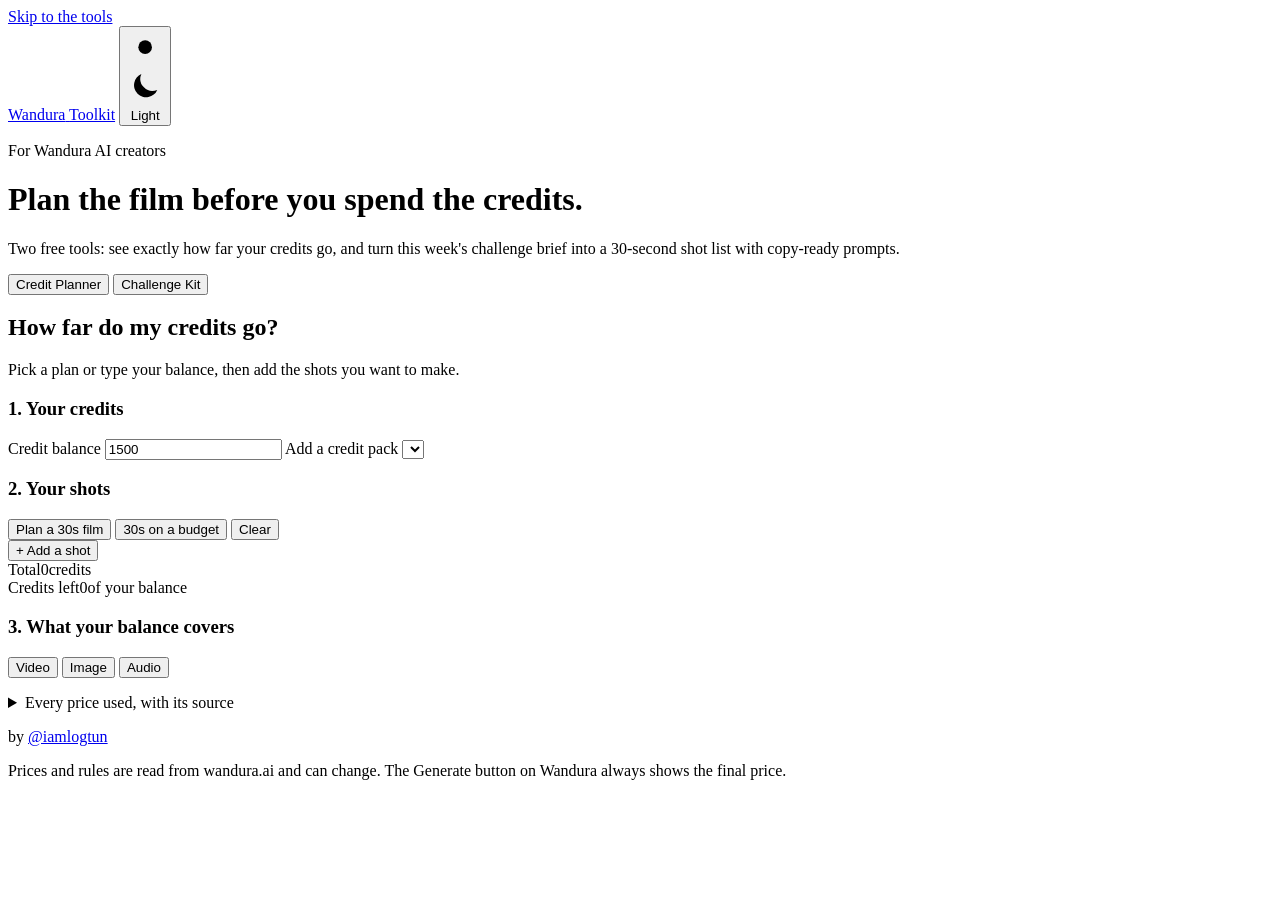
==== site/index.html @ d63ac36a "Add site/index.html" ====
<!doctype html>
<html lang="en" data-theme="dark">
<head>
<meta charset="utf-8">
<meta name="viewport" content="width=device-width, initial-scale=1, viewport-fit=cover">
<title>Wandura Toolkit: Credit Planner and Weekly Challenge Kit</title>
<meta name="description" content="Free tools for Wandura AI creators: see how far your credits go, and turn the weekly challenge brief into a 30-second 9:16 shot list with prompts.">
<meta name="theme-color" content="#0a0a0a">
<meta property="og:title" content="Wandura Toolkit">
<meta property="og:description" content="How far do my credits go? Plus a shot list and prompt kit for the Wandura Weekly Challenge. By @iamlogtun.">
<link rel="stylesheet" href="styles.css">
</head>
<body>
<a class="skip" href="#main">Skip to the tools</a>
<header class="top">
  <div class="wrap top-row">
    <a class="wordmark" href="#" aria-label="Wandura Toolkit home"><span class="wm-a">Wandura</span> <span class="wm-b">Toolkit</span></a>
    <button id="themeBtn" class="theme-btn" type="button" aria-label="Switch to light mode" aria-pressed="false">
      <svg class="i-sun" viewBox="0 0 24 24" aria-hidden="true"><circle cx="12" cy="12" r="4.5"/><path d="M12 2v2.5M12 19.5V22M2 12h2.5M19.5 12H22M4.9 4.9l1.8 1.8M17.3 17.3l1.8 1.8M4.9 19.1l1.8-1.8M17.3 6.7l1.8-1.8"/></svg>
      <svg class="i-moon" viewBox="0 0 24 24" aria-hidden="true"><path d="M20 14.5A8 8 0 0 1 9.5 4a8 8 0 1 0 10.5 10.5z"/></svg>
      <span class="theme-label">Light</span>
    </button>
  </div>
  <div class="wrap hero">
    <p class="eyebrow">For Wandura AI creators</p>
    <h1>Plan the film before you <span class="grad">spend the credits.</span></h1>
    <p class="lede">Two free tools: see exactly how far your credits go, and turn this week's challenge brief into a 30-second shot list with copy-ready prompts.</p>
  </div>
  <nav class="wrap tabs" role="tablist" aria-label="Tools">
    <button role="tab" id="tab-planner" aria-controls="panel-planner" aria-selected="true" class="tab" type="button">Credit Planner</button>
    <button role="tab" id="tab-kit" aria-controls="panel-kit" aria-selected="false" class="tab" type="button" tabindex="-1">Challenge Kit</button>
  </nav>
</header>

<main id="main" class="wrap">
<!-- TOOL 1 -->
<section id="panel-planner" role="tabpanel" aria-labelledby="tab-planner" class="panel">
  <div class="panel-head">
    <h2>How far do my credits go?</h2>
    <p class="muted">Pick a plan or type your balance, then add the shots you want to make.</p>
  </div>

  <div class="cols"><div class="col-l">
  <div class="card">
    <h3 class="card-title">1. Your credits</h3>
    <div class="seg" id="planSeg" role="radiogroup" aria-label="Plan"></div>
    <div class="row2">
      <label class="field">
        <span>Credit balance</span>
        <input id="balance" type="number" inputmode="numeric" min="0" step="1" value="1500">
      </label>
      <label class="field">
        <span>Add a credit pack</span>
        <select id="pack"></select>
      </label>
    </div>
    <p class="hint" id="planHint"></p>
  </div>

  <div class="card">
    <div class="card-title-row">
      <h3 class="card-title">2. Your shots</h3>
      <div class="presets">
        <button class="chip" type="button" data-preset="film">Plan a 30s film</button>
        <button class="chip" type="button" data-preset="budget">30s on a budget</button>
        <button class="chip ghost" type="button" data-preset="clear">Clear</button>
      </div>
    </div>
    <div id="shots" class="shots"></div>
    <button id="addShot" class="btn btn-ghost" type="button">+ Add a shot</button>
  </div>
  </div><div class="col-r">
  <div class="card result" aria-live="polite">
    <div class="stats">
      <div class="stat"><span class="stat-k">Total</span><span class="stat-v" id="sTotal">0</span><span class="stat-s" id="sTotalUsd">credits</span></div>
      <div class="stat"><span class="stat-k">Credits left</span><span class="stat-v" id="sLeft">0</span><span class="stat-s" id="sLeftNote">of your balance</span></div>
    </div>
    <div class="meter" aria-hidden="true"><span id="meterBar"></span></div>
    <p class="warn" id="unpubNote" hidden></p>
  </div>

  <div class="card">
    <div class="card-title-row">
      <h3 class="card-title">3. What your balance covers</h3>
      <div class="seg small" id="kindSeg" role="radiogroup" aria-label="Type">
        <button type="button" role="radio" aria-checked="true" data-kind="video">Video</button>
        <button type="button" role="radio" aria-checked="false" data-kind="image">Image</button>
        <button type="button" role="radio" aria-checked="false" data-kind="audio">Audio</button>
      </div>
    </div>
    <p class="hint" id="coverHint"></p>
    <div id="cover" class="cover"></div>
  </div>
  </div></div>

  <details class="card prices">
    <summary><span>Every price used, with its source</span></summary>
    <div id="priceTable"></div>
  </details>
  <p class="stamp" id="stamp1"></p>
</section>

<!-- TOOL 2 -->
<section id="panel-kit" role="tabpanel" aria-labelledby="tab-kit" class="panel" hidden>
  <div class="panel-head">
    <h2>Weekly Challenge Kit</h2>
    <p class="muted">This week's brief is loaded. Paste any week's brief to rebuild the kit.</p>
  </div>

  <div class="card brief">
    <div class="brief-top">
      <span class="pill" id="bWeek"></span><span class="pill pill-alt" id="bGenre"></span>
    </div>
    <p class="brief-title" id="bTitle"></p>
    <p class="brief-tag" id="bTag"></p>
    <dl class="facts" id="bFacts"></dl>
    <p class="warn" id="bStatus"></p>
    <p class="hint">From <a id="bSrc" href="#" rel="noopener" target="_blank">wandura.ai/contests/film-weekly-challenges</a>, read <span id="bRead"></span>.</p>
  </div>

  <div class="card">
    <h3 class="card-title">The brief</h3>
    <label class="field">
      <span>Paste any week's brief here</span>
      <textarea id="briefText" rows="6"></textarea>
    </label>
    <button id="readBrief" class="btn" type="button">Read this brief</button>
    <div class="row2 mt">
      <label class="field"><span>Title</span><input id="fTitle" type="text"></label>
      <label class="field"><span>Genre template</span><select id="fGenre"></select></label>
      <label class="field"><span>Lead character (name)</span><input id="fLead" type="text"></label>
      <label class="field"><span>Setting</span><input id="fSetting" type="text"></label>
      <label class="field full"><span>Their look (kept the same in every shot)</span><input id="fLook" type="text"></label>
      <label class="field full"><span>The hook (what happens)</span><input id="fHook" type="text"></label>
      <label class="field"><span>Runtime target (s)</span><input id="fRuntime" type="number" min="10" max="60" inputmode="numeric"></label>
      <label class="field"><span>Model</span><input id="fModel" type="text"></label>
    </div>
    <button id="buildKit" class="btn btn-primary" type="button">Build my kit</button>
  </div>

  <div class="copy-row">
    <button id="copyAll" class="btn btn-primary wide" type="button">Copy all</button>
  </div>
  <div id="kitOut" class="kit-out" aria-live="polite"></div>
  <div class="copy-row">
    <button id="copyAll2" class="btn btn-primary wide" type="button">Copy all</button>
  </div>
  <p class="stamp" id="stamp2"></p>
</section>
</main>

<footer class="foot">
  <div class="wrap">
    <p>by <a href="https://x.com/iamlogtun" rel="noopener" target="_blank">@iamlogtun</a></p>
    <p class="muted small">Prices and rules are read from wandura.ai and can change. The Generate button on Wandura always shows the final price.</p>
  </div>
</footer>
<div id="toast" class="toast" role="status" aria-live="polite"></div>
<script src="data/prices.js"></script>
<script src="script.js"></script>
</body>
</html>
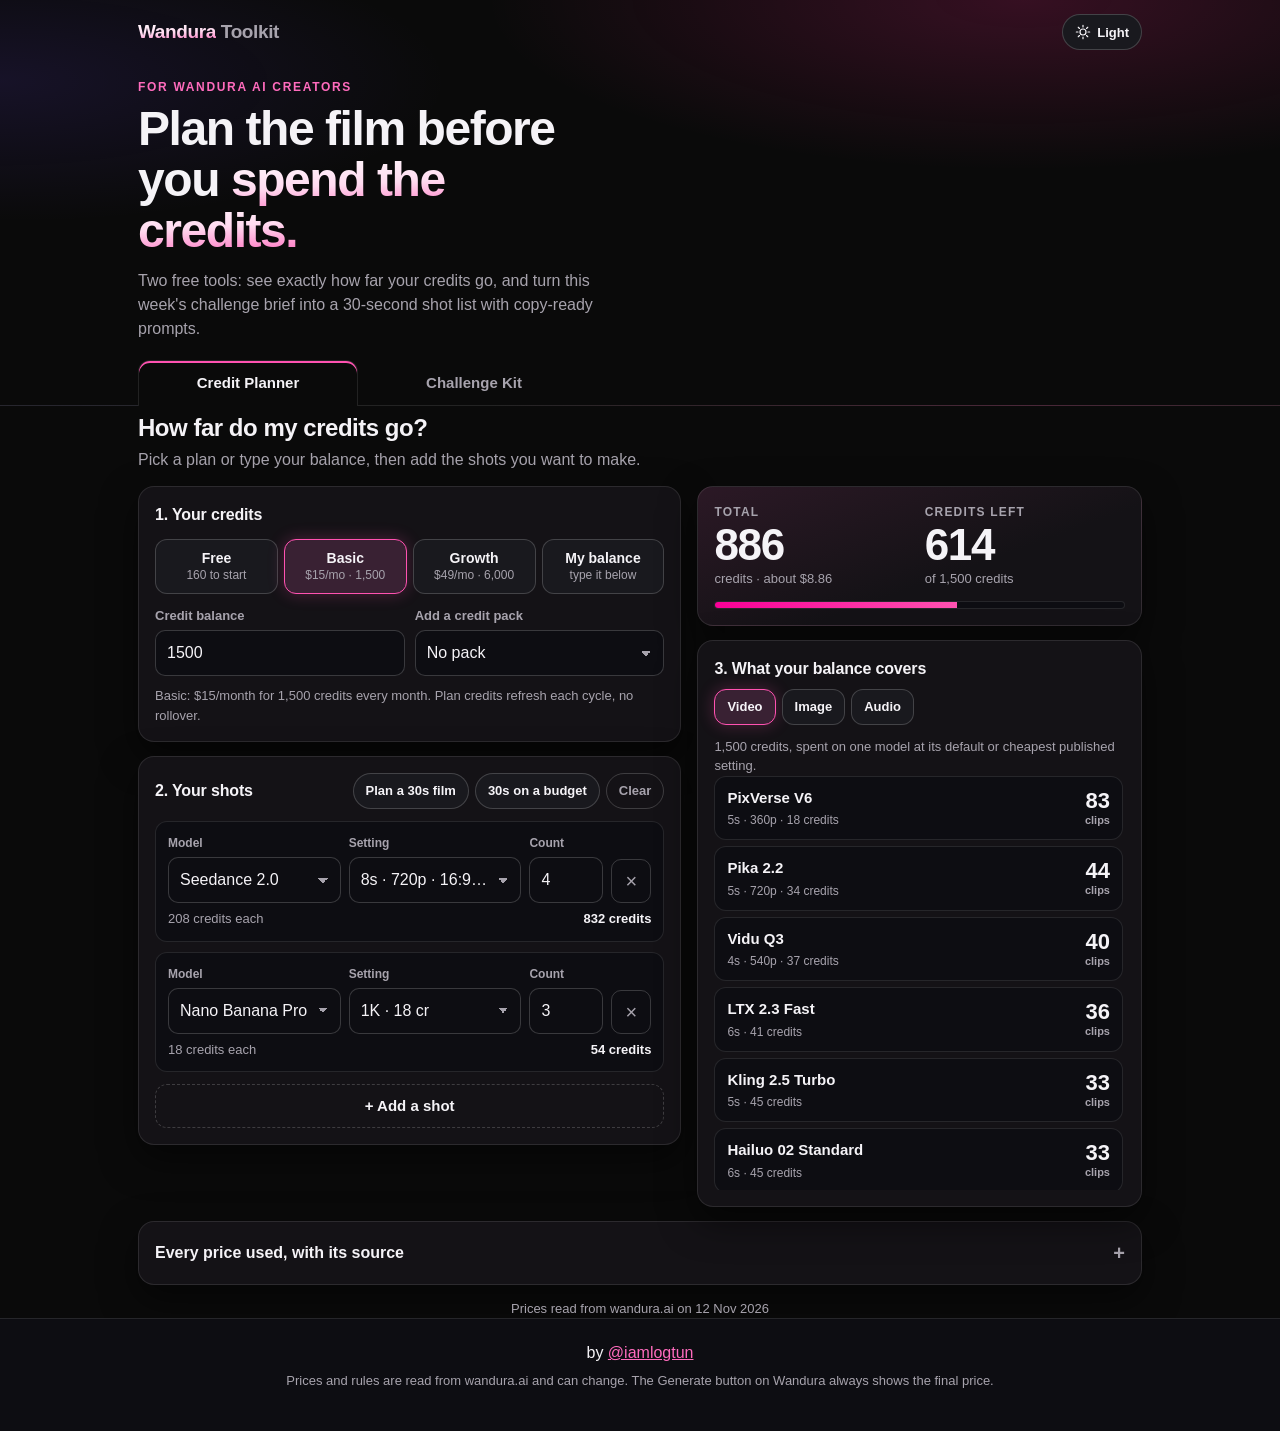
==== commit cd266812: "Load challenge-note.js" ====
--- a/site/index.html
+++ b/site/index.html
@@ -157,6 +157,7 @@
 </footer>
 <div id="toast" class="toast" role="status" aria-live="polite"></div>
 <script src="data/prices.js"></script>
+<script src="challenge-note.js"></script>
 <script src="script.js"></script>
 </body>
 </html>
--- a/site/styles.css
+++ b/site/styles.css
@@ -0,0 +1,167 @@
+:root{
+  --bg:#0a0a0a; --bg2:#0d0d12; --surface:#141216; --surface2:#19191e; --line:#ffffff1a; --line2:#ffffff2e;
+  --text:#f5f3f7; --muted:#a7a3ad; --brand:#ff52b1; --brand2:#f80097; --brand-ink:#ff6bbd; --blue:#6badff;
+  --ok:#7fdca4; --bad:#ff5a5f; --warnbg:#ffa10014; --warn:#ffc35a;
+  --grad:linear-gradient(177deg,#fff,#ffdbf0 52%,#ff6bbd 97%);
+  --glow:radial-gradient(60% 60% at 80% 0%,#ff298f2e,transparent 70%),radial-gradient(50% 50% at 0% 20%,#734dff1f,transparent 70%);
+  --radius:16px; --shadow:0 14px 36px #00000080;
+  color-scheme:dark;
+}
+[data-theme="light"]{
+  --bg:#f6f4f7; --bg2:#efecf1; --surface:#ffffff; --surface2:#f4f1f5; --line:#1412161a; --line2:#14121630;
+  --text:#141216; --muted:#5d5863; --brand:#c4006f; --brand2:#c4006f; --brand-ink:#b10065; --blue:#215ceb;
+  --ok:#0f7a43; --bad:#c62828; --warnbg:#ffa1001f; --warn:#7a4b00;
+  --grad:linear-gradient(177deg,#141216,#6b1048 60%,#c4006f 97%);
+  --glow:radial-gradient(60% 60% at 80% 0%,#ff298f1f,transparent 70%),radial-gradient(50% 50% at 0% 20%,#734dff14,transparent 70%);
+  --shadow:0 10px 30px #1412161a;
+  color-scheme:light;
+}
+*{box-sizing:border-box}
+html{-webkit-text-size-adjust:100%}
+body{margin:0;background:var(--bg);color:var(--text);font:16px/1.5 -apple-system,BlinkMacSystemFont,"SF Pro Text","Inter","Segoe UI",Roboto,Helvetica,Arial,sans-serif;overflow-x:hidden}
+a{color:var(--brand-ink)}
+a:hover{text-decoration-thickness:2px}
+:focus-visible{outline:2px solid var(--blue);outline-offset:2px;border-radius:8px}
+.wrap{width:100%;max-width:1040px;margin:0 auto;padding:0 18px}
+.skip{position:absolute;left:-999px;top:8px;background:var(--surface);color:var(--text);padding:8px 12px;border-radius:8px;z-index:20}
+.skip:focus{left:8px}
+.muted{color:var(--muted)} .small{font-size:13px}
+.top{background:var(--glow),var(--bg);border-bottom:1px solid var(--line);position:relative}
+.top-row{display:flex;align-items:center;justify-content:space-between;padding-top:14px;padding-bottom:6px}
+.wordmark{font-weight:800;letter-spacing:-.02em;font-size:19px;text-decoration:none;color:var(--text)}
+.wm-a{background:var(--grad);-webkit-background-clip:text;background-clip:text;color:transparent}
+.wm-b{color:var(--muted);font-weight:600}
+.theme-btn{display:inline-flex;align-items:center;gap:6px;border:1px solid var(--line2);background:var(--surface2);color:var(--text);border-radius:999px;padding:7px 12px;font-family:inherit;font-weight:600;font-size:13px;line-height:1;cursor:pointer;min-height:36px}
+.theme-btn svg{width:16px;height:16px;fill:none;stroke:currentColor;stroke-width:1.8;stroke-linecap:round}
+.theme-btn .i-moon{display:none}
+[data-theme="light"] .theme-btn .i-sun{display:none} [data-theme="light"] .theme-btn .i-moon{display:block}
+.hero{padding-top:22px;padding-bottom:18px}
+.eyebrow{margin:0 0 8px;font-size:12px;letter-spacing:.14em;text-transform:uppercase;color:var(--brand-ink);font-weight:700}
+h1{margin:0;font-size:clamp(28px,7.4vw,48px);line-height:1.06;letter-spacing:-.03em;font-weight:800;max-width:16ch}
+.grad{background:var(--grad);-webkit-background-clip:text;background-clip:text;color:transparent}
+.lede{color:var(--muted);margin:12px 0 0;max-width:56ch;font-size:16px}
+.tabs{display:flex;gap:6px;padding-bottom:0;position:relative;top:1px}
+.tab{flex:1 1 0;max-width:220px;background:transparent;color:var(--muted);border:1px solid transparent;border-bottom:none;border-radius:12px 12px 0 0;padding:12px 10px;font-family:inherit;font-weight:700;font-size:15px;line-height:1.2;cursor:pointer;min-height:46px}
+.tab[aria-selected="true"]{background:var(--bg);color:var(--text);border-color:var(--line);box-shadow:inset 0 2px 0 var(--brand)}
+main{padding-top:18px;padding-bottom:40px}
+.panel-head h2{margin:4px 0 2px;font-size:24px;letter-spacing:-.02em}
+.panel-head p{margin:0 0 14px}
+.card{background:var(--surface);border:1px solid var(--line);border-radius:var(--radius);padding:16px;margin:0 0 14px;box-shadow:var(--shadow)}
+.card-title{margin:0 0 12px;font-size:16px;letter-spacing:-.01em}
+.card-title-row{display:flex;flex-wrap:wrap;align-items:center;justify-content:space-between;gap:8px;margin-bottom:12px}
+.card-title-row .card-title{margin:0}
+.seg{display:flex;gap:6px;flex-wrap:wrap;margin-bottom:12px}
+.seg button{flex:1 1 auto;min-width:0;border:1px solid var(--line2);background:var(--surface2);color:var(--text);border-radius:12px;padding:10px 10px;font-family:inherit;font-weight:600;font-size:14px;line-height:1.2;cursor:pointer;text-align:center;min-height:44px}
+.seg button small{display:block;color:var(--muted);font-weight:500;font-size:12px;margin-top:2px}
+.seg button[aria-checked="true"]{border-color:var(--brand);background:color-mix(in srgb,var(--brand) 14%,var(--surface2));box-shadow:0 0 16px color-mix(in srgb,var(--brand) 25%,transparent)}
+#planSeg{display:grid;grid-template-columns:1fr 1fr}
+@media (min-width:521px){#planSeg{grid-template-columns:repeat(4,1fr)}}
+.seg.small{margin:0}
+.seg.small button{padding:7px 12px;min-height:36px;font-size:13px;flex:0 0 auto}
+.row2{display:grid;grid-template-columns:1fr 1fr;gap:10px}
+.row2 .full{grid-column:1/-1}
+.mt{margin-top:14px}
+.field{display:flex;flex-direction:column;gap:5px;min-width:0}
+.field>span{font-size:13px;color:var(--muted);font-weight:600}
+input,select,textarea{width:100%;min-width:0;font:inherit;font-size:16px;color:var(--text);background:var(--bg2);border:1px solid var(--line2);border-radius:10px;padding:10px 11px;min-height:44px}
+select{appearance:none;-webkit-appearance:none;background-image:linear-gradient(45deg,transparent 50%,var(--muted) 50%),linear-gradient(135deg,var(--muted) 50%,transparent 50%);background-position:calc(100% - 17px) 50%,calc(100% - 12px) 50%;background-size:5px 5px;background-repeat:no-repeat;padding-right:30px;text-overflow:ellipsis}
+textarea{resize:vertical;line-height:1.45;min-height:120px}
+.hint{font-size:13px;color:var(--muted);margin:10px 0 0}
+.btn{display:inline-flex;align-items:center;justify-content:center;gap:6px;border:1px solid var(--line2);background:var(--surface2);color:var(--text);border-radius:12px;padding:11px 16px;font-family:inherit;font-weight:700;font-size:15px;line-height:1.1;cursor:pointer;min-height:44px;margin-top:12px}
+.btn:hover{border-color:var(--brand)}
+.btn-primary{background:linear-gradient(135deg,var(--brand2),var(--brand));border-color:transparent;color:#fff;box-shadow:0 8px 24px color-mix(in srgb,var(--brand) 35%,transparent)}
+.btn-ghost{background:transparent;border-style:dashed;width:100%}
+.btn.wide{width:100%;margin:0}
+.chip{border:1px solid var(--line2);background:var(--surface2);color:var(--text);border-radius:999px;padding:7px 12px;font-family:inherit;font-weight:600;font-size:13px;line-height:1.1;cursor:pointer;min-height:36px}
+.chip:hover{border-color:var(--brand)}
+.chip.ghost{background:transparent;color:var(--muted)}
+.presets{display:flex;gap:6px;flex-wrap:wrap}
+.shots{display:flex;flex-direction:column;gap:10px}
+.shot{display:grid;grid-template-columns:1fr 1fr 74px 40px;gap:8px;align-items:end;padding:12px;border:1px solid var(--line);border-radius:12px;background:var(--bg2)}
+.shot .field>span{font-size:12px}
+.shot .cost{grid-column:1/-1;display:flex;justify-content:space-between;font-size:13px;color:var(--muted);margin-top:-2px}
+.shot .cost b{color:var(--text)}
+.shot .cost .np{color:var(--warn)}
+.icon-btn{width:40px;height:44px;border:1px solid var(--line2);background:transparent;color:var(--muted);border-radius:10px;cursor:pointer;font-size:20px;line-height:1}
+.icon-btn:hover{color:var(--bad);border-color:var(--bad)}
+.empty{color:var(--muted);font-size:14px;margin:4px 0 0}
+.result{background:linear-gradient(160deg,color-mix(in srgb,var(--brand) 10%,var(--surface)),var(--surface) 60%)}
+.stats{display:grid;grid-template-columns:1fr 1fr;gap:10px}
+.stat{display:flex;flex-direction:column}
+.stat-k{font-size:12px;letter-spacing:.1em;text-transform:uppercase;color:var(--muted);font-weight:700}
+.stat-v{font-size:clamp(30px,9vw,44px);font-weight:800;letter-spacing:-.03em;line-height:1.1;font-variant-numeric:tabular-nums}
+.stat-s{font-size:13px;color:var(--muted)}
+.stat-v.neg{color:var(--bad)}
+.meter{height:8px;border-radius:99px;background:var(--bg2);border:1px solid var(--line);overflow:hidden;margin-top:12px}
+.meter span{display:block;height:100%;width:0;background:linear-gradient(90deg,var(--brand2),var(--brand));transition:width .25s}
+.meter.over span{background:var(--bad)}
+.warn{background:var(--warnbg);color:var(--warn);border-radius:10px;padding:9px 11px;font-size:13px;margin:12px 0 0}
+.cover{display:grid;grid-template-columns:1fr;gap:6px}
+.cv{display:grid;grid-template-columns:1fr auto;gap:2px 10px;padding:10px 12px;border:1px solid var(--line);border-radius:12px;background:var(--bg2)}
+.cv-m{font-weight:700;font-size:15px}
+.cv-s{font-size:12px;color:var(--muted);grid-column:1}
+.cv-n{grid-row:1/span 2;grid-column:2;align-self:center;text-align:right;font-weight:800;font-size:22px;font-variant-numeric:tabular-nums;line-height:1}
+.cv-n small{display:block;font-size:11px;font-weight:600;color:var(--muted);margin-top:3px}
+.cv.np .cv-n{font-size:12px;color:var(--warn);font-weight:700;max-width:120px}
+.prices summary{cursor:pointer;font-weight:700;list-style:none;display:flex;justify-content:space-between;align-items:center}
+.prices summary::-webkit-details-marker{display:none}
+.prices summary::after{content:"+";font-size:20px;color:var(--muted)}
+.prices[open] summary::after{content:"–"}
+.ptable{width:100%;border-collapse:collapse;margin-top:12px;font-size:13px}
+.ptable th,.ptable td{text-align:left;padding:8px 6px;border-bottom:1px solid var(--line);vertical-align:top}
+.ptable th{color:var(--muted);font-weight:700;font-size:12px}
+.ptable td.n{text-align:right;font-variant-numeric:tabular-nums;white-space:nowrap;font-weight:700}
+.ptable .grp td{padding-top:16px;font-weight:800;color:var(--brand-ink);border-bottom:none}
+.ptable a{word-break:break-word}
+.stamp{font-size:13px;color:var(--muted);text-align:center;margin:6px 0 0}
+/* kit */
+.brief{background:radial-gradient(80% 90% at 100% 0%,#ff298f26,transparent 60%),var(--surface)}
+.brief-top{display:flex;gap:6px;flex-wrap:wrap}
+.pill{display:inline-block;font-size:12px;font-weight:800;letter-spacing:.12em;text-transform:uppercase;padding:5px 10px;border-radius:999px;background:color-mix(in srgb,var(--brand) 18%,transparent);color:var(--brand-ink);border:1px solid color-mix(in srgb,var(--brand) 40%,transparent)}
+.pill-alt{background:transparent;color:var(--muted);border-color:var(--line2)}
+.brief-title{font-size:clamp(34px,10vw,54px);font-weight:900;letter-spacing:-.04em;line-height:1;margin:14px 0 6px}
+.brief-tag{margin:0 0 12px;color:var(--muted)}
+.facts{display:grid;grid-template-columns:1fr 1fr;gap:8px;margin:0}
+.facts div{background:var(--bg2);border:1px solid var(--line);border-radius:12px;padding:9px 11px;min-width:0}
+.facts dt{font-size:11px;letter-spacing:.1em;text-transform:uppercase;color:var(--muted);font-weight:700}
+.facts dd{margin:2px 0 0;font-weight:700;font-size:14px;overflow-wrap:anywhere}
+.kit-out{display:flex;flex-direction:column;gap:0}
+.kit-sec h3{display:flex;justify-content:space-between;align-items:center;gap:8px}
+.kshot{border:1px solid var(--line);border-radius:12px;background:var(--bg2);padding:12px;margin-top:10px}
+.kshot-h{display:flex;justify-content:space-between;align-items:baseline;gap:8px}
+.kshot-h b{font-size:15px}
+.kshot-t{font-variant-numeric:tabular-nums;color:var(--brand-ink);font-weight:800;font-size:13px;white-space:nowrap}
+.kshot-a{margin:6px 0 8px}
+.ctrls{display:flex;flex-wrap:wrap;gap:5px;margin:0;padding:0;list-style:none}
+.ctrls li{font-size:12px;border:1px solid var(--line2);border-radius:999px;padding:3px 9px;color:var(--muted);background:var(--surface)}
+.ctrls li b{color:var(--text);font-weight:700}
+.prompt{position:relative;margin-top:10px;background:var(--surface);border:1px solid var(--line);border-radius:10px;padding:10px 12px 10px;font-size:14px;line-height:1.5}
+.prompt p{margin:0 0 8px;overflow-wrap:anywhere}
+.copy{border:1px solid var(--line2);background:var(--surface2);color:var(--text);border-radius:8px;padding:6px 10px;font-family:inherit;font-weight:700;font-size:12px;line-height:1;cursor:pointer;min-height:32px}
+.copy:hover{border-color:var(--brand)}
+.cast{font-size:15px;margin:0}
+.checks{list-style:none;margin:0;padding:0;display:flex;flex-direction:column;gap:8px}
+.checks label{display:flex;gap:10px;align-items:flex-start;font-size:15px;cursor:pointer}
+.checks input{width:20px;height:20px;min-height:0;margin:2px 0 0;flex:0 0 auto;accent-color:var(--brand)}
+.costline{display:flex;justify-content:space-between;gap:10px;padding:8px 0;border-bottom:1px solid var(--line);font-size:14px}
+.costline:last-child{border-bottom:none}
+.costline b{white-space:nowrap;font-variant-numeric:tabular-nums}
+.costline .np{color:var(--warn)}
+.copy-row{margin:0 0 14px}
+.foot{border-top:1px solid var(--line);padding:22px 0 34px;text-align:center;background:var(--bg2)}
+.foot p{margin:0 0 6px}
+.toast{position:fixed;left:50%;bottom:76px;transform:translateX(-50%) translateY(20px);background:var(--text);color:var(--bg);padding:9px 14px;border-radius:999px;font-weight:700;font-size:14px;opacity:0;pointer-events:none;transition:.2s;z-index:30}
+.toast.on{opacity:1;transform:translateX(-50%) translateY(0)}
+@media (max-width:520px){
+  .shot{grid-template-columns:1fr 74px 40px}
+  .shot .f-model{grid-column:1/-1}
+  .row2{grid-template-columns:1fr}
+  .facts{grid-template-columns:1fr 1fr}
+  .tab{max-width:none}
+}
+@media (min-width:860px){
+  .cols{display:grid;grid-template-columns:1.1fr .9fr;gap:16px;align-items:start}
+  .col-r{position:sticky;top:12px}
+  .cover{max-height:46vh;overflow:auto;padding-right:2px}
+}
+@media (prefers-reduced-motion:reduce){*{transition:none!important}}
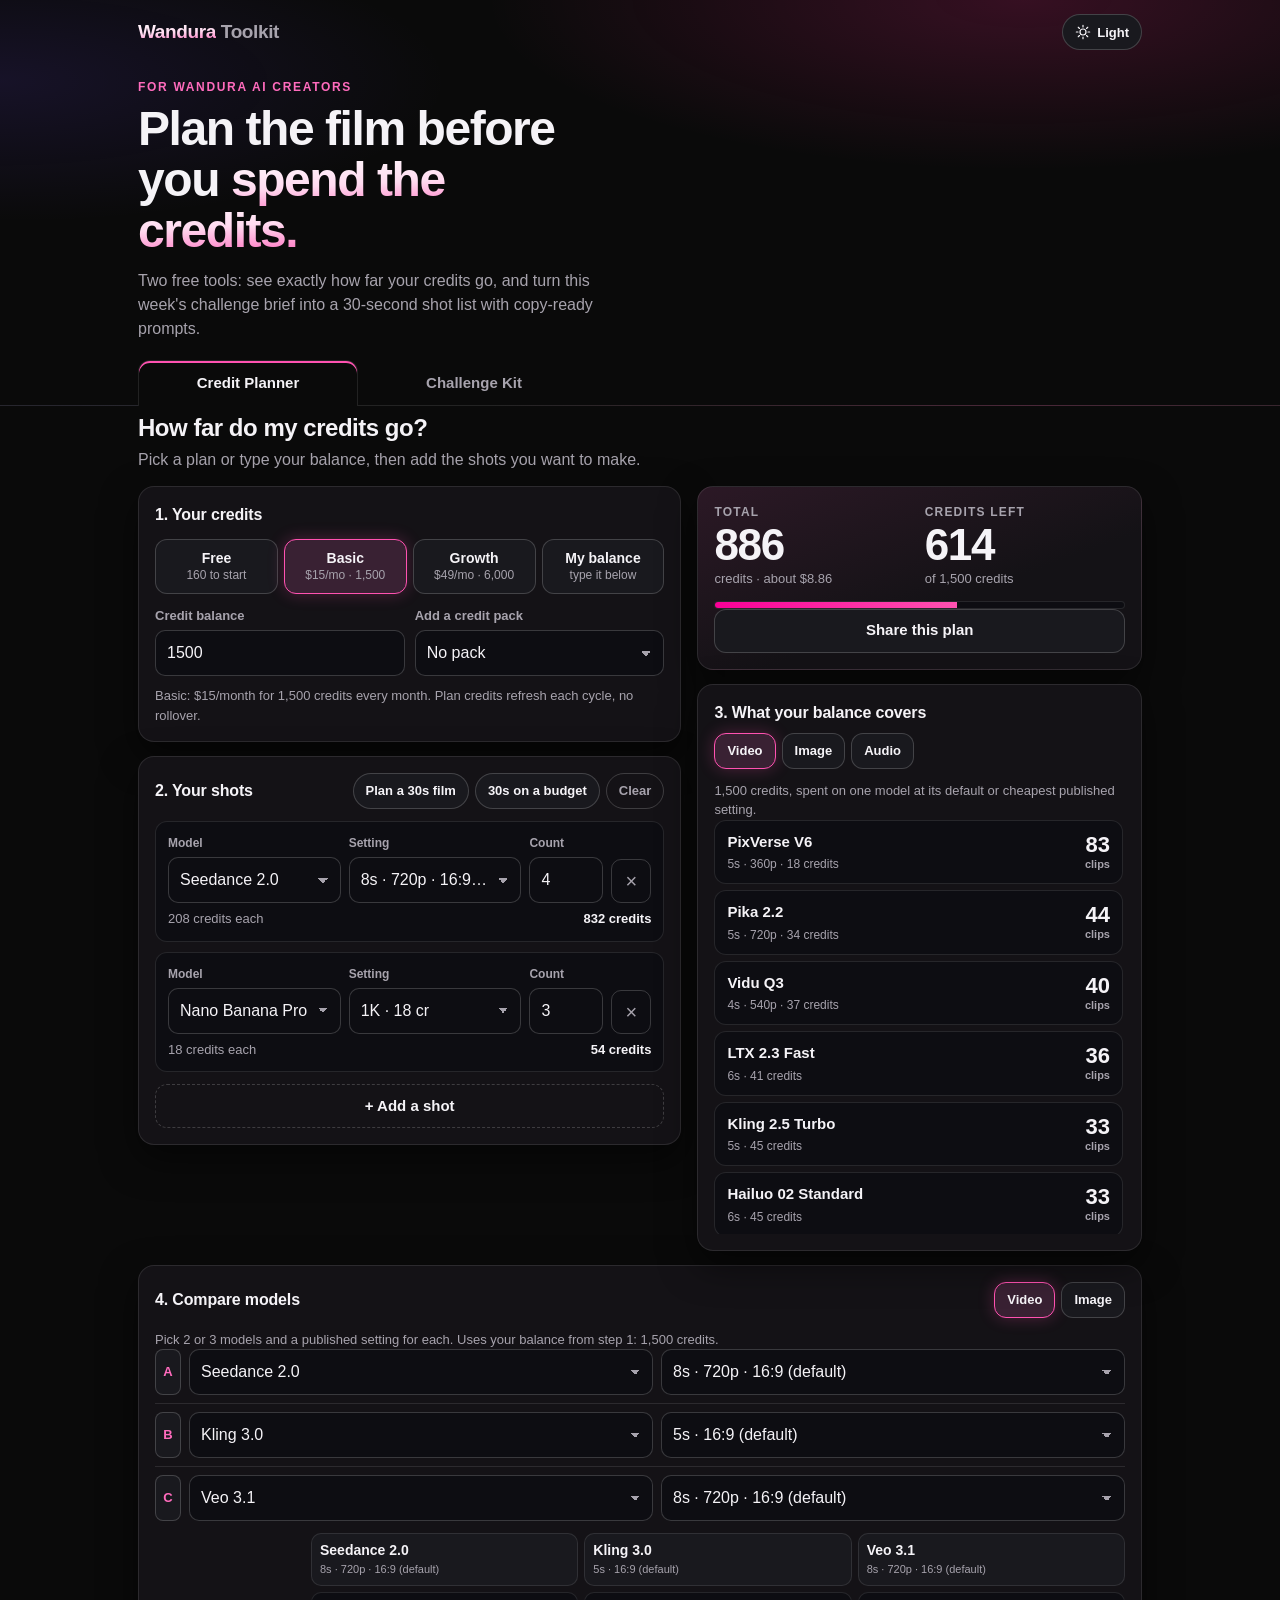
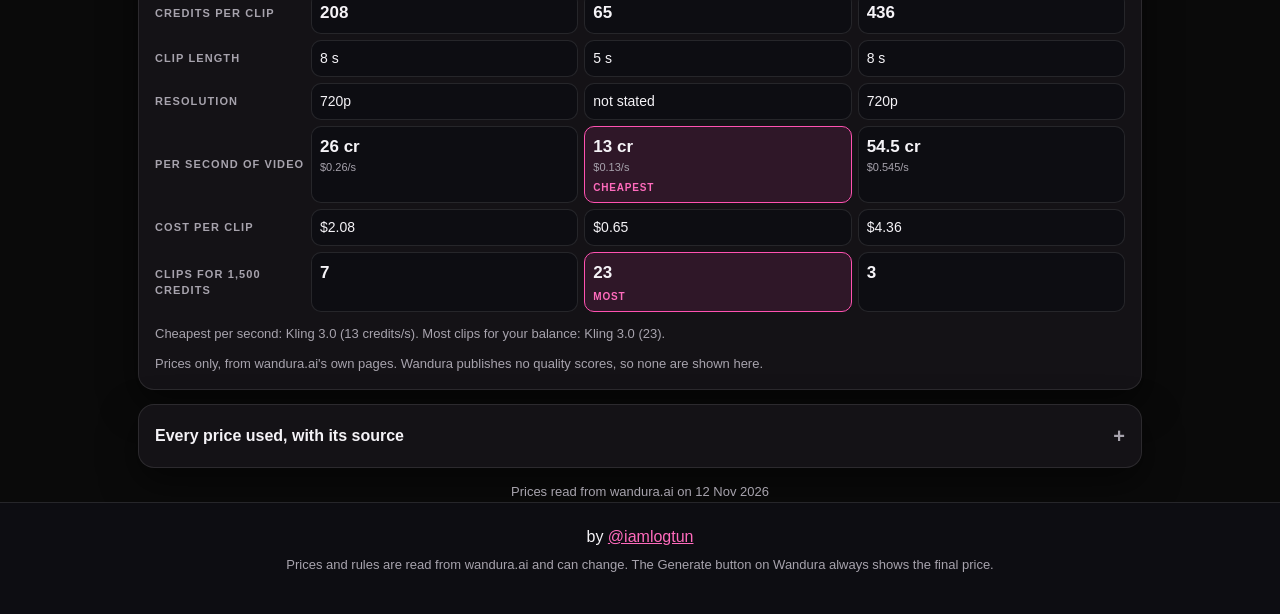
==== commit f9962b35: "Add Share buttons, deadline countdown and Compare models section" ====
--- a/site/index.html
+++ b/site/index.html
@@ -33,6 +33,7 @@
 </header>
 
 <main id="main" class="wrap">
+<p class="warn share-note" id="shareNote" role="status" hidden></p>
 <!-- TOOL 1 -->
 <section id="panel-planner" role="tabpanel" aria-labelledby="tab-planner" class="panel">
   <div class="panel-head">
@@ -77,6 +78,7 @@
     </div>
     <div class="meter" aria-hidden="true"><span id="meterBar"></span></div>
     <p class="warn" id="unpubNote" hidden></p>
+    <button id="sharePlan" class="btn wide share-btn" type="button">Share this plan</button>
   </div>
 
   <div class="card">
@@ -92,6 +94,20 @@
     <div id="cover" class="cover"></div>
   </div>
   </div></div>
+
+  <div class="card compare" id="compareCard">
+    <div class="card-title-row">
+      <h3 class="card-title">4. Compare models</h3>
+      <div class="seg small" id="cmpKind" role="radiogroup" aria-label="Compare type">
+        <button type="button" role="radio" aria-checked="true" data-kind="video">Video</button>
+        <button type="button" role="radio" aria-checked="false" data-kind="image">Image</button>
+      </div>
+    </div>
+    <p class="hint" id="cmpHint"></p>
+    <div id="cmpPick" class="cmp-pick"></div>
+    <div id="cmpOut" class="cmp-out" aria-live="polite"></div>
+    <p class="hint">Prices only, from wandura.ai's own pages. Wandura publishes no quality scores, so none are shown here.</p>
+  </div>
 
   <details class="card prices">
     <summary><span>Every price used, with its source</span></summary>
@@ -114,6 +130,11 @@
     <p class="brief-title" id="bTitle"></p>
     <p class="brief-tag" id="bTag"></p>
     <dl class="facts" id="bFacts"></dl>
+    <div class="countdown" id="bCount" hidden>
+      <span class="cd-k" id="cdK">Ends in</span>
+      <span class="cd-v" id="cdV"></span>
+      <span class="cd-s" id="cdLocal"></span>
+    </div>
     <p class="warn" id="bStatus"></p>
     <p class="hint">From <a id="bSrc" href="#" rel="noopener" target="_blank">wandura.ai/contests/film-weekly-challenges</a>, read <span id="bRead"></span>.</p>
   </div>
@@ -138,12 +159,14 @@
     <button id="buildKit" class="btn btn-primary" type="button">Build my kit</button>
   </div>
 
-  <div class="copy-row">
+  <div class="copy-row two">
     <button id="copyAll" class="btn btn-primary wide" type="button">Copy all</button>
+    <button class="btn wide shareKit" type="button">Share</button>
   </div>
   <div id="kitOut" class="kit-out" aria-live="polite"></div>
-  <div class="copy-row">
+  <div class="copy-row two">
     <button id="copyAll2" class="btn btn-primary wide" type="button">Copy all</button>
+    <button class="btn wide shareKit" type="button">Share</button>
   </div>
   <p class="stamp" id="stamp2"></p>
 </section>
@@ -158,6 +181,7 @@
 <div id="toast" class="toast" role="status" aria-live="polite"></div>
 <script src="data/prices.js"></script>
 <script src="challenge-note.js"></script>
+<script src="features.js"></script>
 <script src="script.js"></script>
 </body>
 </html>
--- a/site/styles.css
+++ b/site/styles.css
@@ -165,3 +165,46 @@
   .cover{max-height:46vh;overflow:auto;padding-right:2px}
 }
 @media (prefers-reduced-motion:reduce){*{transition:none!important}}
+
+/* ---------- v2: share, countdown, compare ---------- */
+.share-note{margin:14px 0 0}
+.share-btn{margin-top:12px}
+.copy-row.two{display:grid;grid-template-columns:2fr 1fr;gap:8px}
+.countdown{display:grid;grid-template-columns:auto 1fr;align-items:baseline;gap:2px 12px;margin:10px 0 0;padding:12px 14px;border-radius:12px;border:1px solid color-mix(in srgb,var(--brand) 45%,transparent);background:color-mix(in srgb,var(--brand) 10%,var(--bg2))}
+.cd-k{font-size:12px;letter-spacing:.1em;text-transform:uppercase;color:var(--muted);font-weight:700}
+.cd-v{font-size:26px;font-weight:800;letter-spacing:-.02em;font-variant-numeric:tabular-nums;line-height:1.1;text-align:right}
+.cd-s{grid-column:1/-1;font-size:13px;color:var(--muted)}
+.countdown.closed{border-color:var(--line2);background:var(--bg2)}
+.countdown.closed .cd-v{color:var(--muted)}
+.cmp-pick{display:grid;gap:8px;margin:0 0 12px}
+.cmp-slot{display:grid;grid-template-columns:26px minmax(0,1fr);gap:6px 8px;align-items:end;padding-bottom:8px;border-bottom:1px solid var(--line)}
+.cmp-slot:last-child{border-bottom:none;padding-bottom:0}
+.cmp-slot>.field:nth-of-type(2){grid-column:2}
+.cmp-slot .field>span{position:absolute;width:1px;height:1px;overflow:hidden;clip:rect(0 0 0 0)}
+.cmp-slot .field{margin:0;min-width:0}
+.cmp-slot select{width:100%;min-width:0}
+.cmp-l{grid-row:1/span 2;align-self:stretch;height:auto!important;display:inline-flex;align-items:center;justify-content:center;width:26px;height:44px;border-radius:8px;background:var(--surface2);border:1px solid var(--line2);font-weight:800;font-size:13px;color:var(--brand-ink)}
+.cmp-grid{display:grid;grid-template-columns:repeat(var(--n,3),minmax(0,1fr));gap:6px}
+.cmp-corner{display:none}
+.cmp-h{padding:8px 8px;border-radius:10px;background:var(--surface2);border:1px solid var(--line);min-width:0}
+.cmp-h b{display:block;font-size:14px;line-height:1.2;overflow-wrap:anywhere}
+.cmp-h small{display:block;font-size:11px;color:var(--muted);margin-top:2px;overflow-wrap:anywhere}
+.cmp-k{grid-column:1/-1;font-size:11px;letter-spacing:.1em;text-transform:uppercase;color:var(--muted);font-weight:700;margin-top:6px}
+.cmp-v{padding:7px 8px;border-radius:10px;background:var(--bg2);border:1px solid var(--line);font-size:14px;font-variant-numeric:tabular-nums;min-width:0;overflow-wrap:anywhere}
+.cmp-v b{font-size:17px;font-weight:800}
+.cmp-v small{display:block;font-size:11px;color:var(--muted)}
+.cmp-v .np{color:var(--warn);font-weight:700;font-size:12px}
+.cmp-v.na{color:var(--muted)}
+.cmp-v.best{border-color:var(--brand);background:color-mix(in srgb,var(--brand) 14%,var(--bg2))}
+.cmp-v .tag{display:block;margin-top:4px;font-size:10px;font-weight:800;letter-spacing:.08em;text-transform:uppercase;color:var(--brand-ink)}
+.cmp-sum{margin-top:12px}
+@media (min-width:640px){
+  .cmp-grid{grid-template-columns:150px repeat(var(--n,3),minmax(0,1fr))}
+  .cmp-corner{display:block}
+  .cmp-slot{grid-template-columns:26px minmax(0,1fr) minmax(0,1fr)}
+  .cmp-slot>.field:nth-of-type(2){grid-column:auto}
+  .cmp-l{grid-row:auto}
+  .cmp-k{grid-column:auto;margin:0;align-self:center}
+  .copy-row.two{grid-template-columns:3fr 1fr}
+}
+[hidden]{display:none!important}
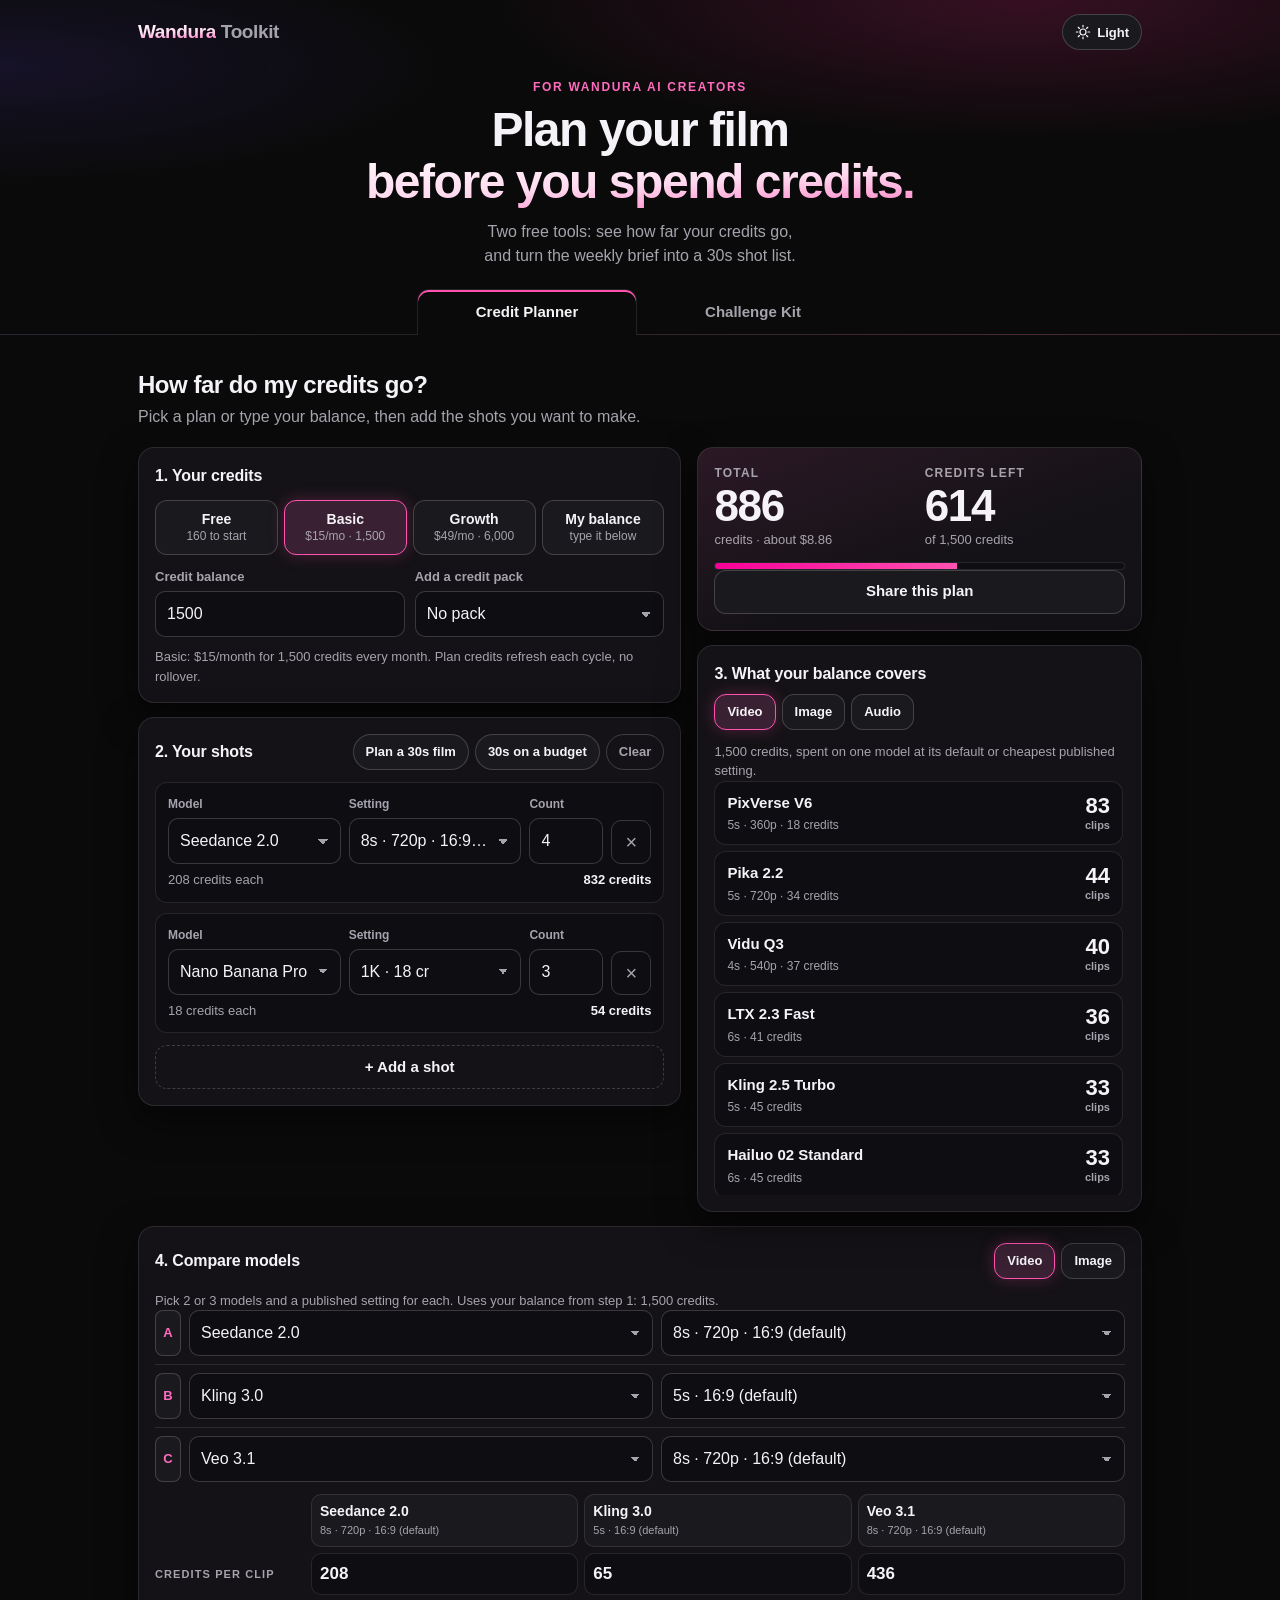
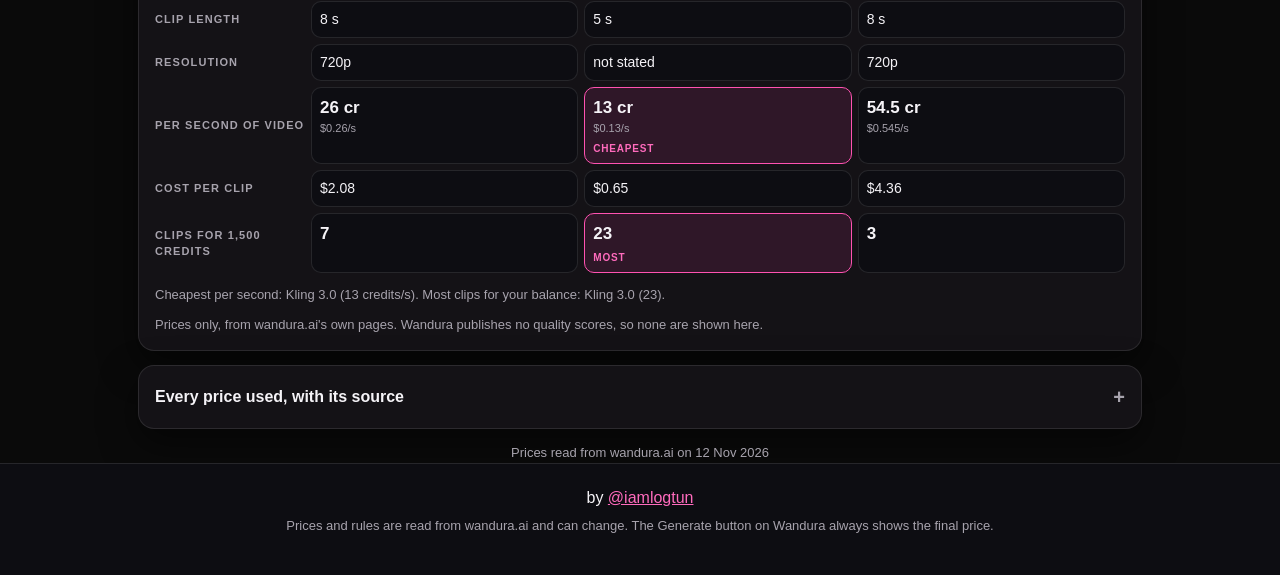
==== commit 9bca87ea: "New headline and intro line, drop the repeated Challenge Kit title" ====
--- a/site/index.html
+++ b/site/index.html
@@ -23,8 +23,8 @@
   </div>
   <div class="wrap hero">
     <p class="eyebrow">For Wandura AI creators</p>
-    <h1>Plan the film before you <span class="grad">spend the credits.</span></h1>
-    <p class="lede">Two free tools: see exactly how far your credits go, and turn this week's challenge brief into a 30-second shot list with copy-ready prompts.</p>
+    <h1><span class="h1-a">Plan your film</span> <span class="grad h1-b">before you spend credits.</span></h1>
+    <p class="lede">Two free tools: see how far your credits go, and turn the weekly brief into a 30s shot list.</p>
   </div>
   <nav class="wrap tabs" role="tablist" aria-label="Tools">
     <button role="tab" id="tab-planner" aria-controls="panel-planner" aria-selected="true" class="tab" type="button">Credit Planner</button>
@@ -119,7 +119,6 @@
 <!-- TOOL 2 -->
 <section id="panel-kit" role="tabpanel" aria-labelledby="tab-kit" class="panel" hidden>
   <div class="panel-head">
-    <h2>Weekly Challenge Kit</h2>
     <p class="muted">This week's brief is loaded. Paste any week's brief to rebuild the kit.</p>
   </div>
 
--- a/site/styles.css
+++ b/site/styles.css
@@ -35,17 +35,18 @@
 .theme-btn svg{width:16px;height:16px;fill:none;stroke:currentColor;stroke-width:1.8;stroke-linecap:round}
 .theme-btn .i-moon{display:none}
 [data-theme="light"] .theme-btn .i-sun{display:none} [data-theme="light"] .theme-btn .i-moon{display:block}
-.hero{padding-top:22px;padding-bottom:18px}
+.hero{padding-top:22px;padding-bottom:20px;text-align:center}
 .eyebrow{margin:0 0 8px;font-size:12px;letter-spacing:.14em;text-transform:uppercase;color:var(--brand-ink);font-weight:700}
-h1{margin:0;font-size:clamp(28px,7.4vw,48px);line-height:1.06;letter-spacing:-.03em;font-weight:800;max-width:16ch}
+h1{margin:0 auto;font-size:clamp(28px,7.4vw,48px);line-height:1.08;letter-spacing:-.03em;font-weight:800;max-width:none;text-wrap:balance}
+.h1-a,.h1-b{display:block}
 .grad{background:var(--grad);-webkit-background-clip:text;background-clip:text;color:transparent}
-.lede{color:var(--muted);margin:12px 0 0;max-width:56ch;font-size:16px}
-.tabs{display:flex;gap:6px;padding-bottom:0;position:relative;top:1px}
+.lede{color:var(--muted);margin:12px auto 0;max-width:34em;font-size:16px;text-wrap:balance}
+.tabs{display:flex;justify-content:center;gap:6px;padding-bottom:0;position:relative;top:1px}
 .tab{flex:1 1 0;max-width:220px;background:transparent;color:var(--muted);border:1px solid transparent;border-bottom:none;border-radius:12px 12px 0 0;padding:12px 10px;font-family:inherit;font-weight:700;font-size:15px;line-height:1.2;cursor:pointer;min-height:46px}
 .tab[aria-selected="true"]{background:var(--bg);color:var(--text);border-color:var(--line);box-shadow:inset 0 2px 0 var(--brand)}
-main{padding-top:18px;padding-bottom:40px}
+main.wrap{padding-top:28px}
 .panel-head h2{margin:4px 0 2px;font-size:24px;letter-spacing:-.02em}
-.panel-head p{margin:0 0 14px}
+.panel-head p{margin:0 0 18px}
 .card{background:var(--surface);border:1px solid var(--line);border-radius:var(--radius);padding:16px;margin:0 0 14px;box-shadow:var(--shadow)}
 .card-title{margin:0 0 12px;font-size:16px;letter-spacing:-.01em}
 .card-title-row{display:flex;flex-wrap:wrap;align-items:center;justify-content:space-between;gap:8px;margin-bottom:12px}
@@ -159,6 +160,12 @@
   .facts{grid-template-columns:1fr 1fr}
   .tab{max-width:none}
 }
+@media (max-width:480px){
+  .hero{padding-top:14px;padding-bottom:16px}
+  h1{font-size:clamp(22px,6.8vw,30px)}
+  .lede{font-size:15px;margin-top:10px}
+  main.wrap{padding-top:22px}
+}
 @media (min-width:860px){
   .cols{display:grid;grid-template-columns:1.1fr .9fr;gap:16px;align-items:start}
   .col-r{position:sticky;top:12px}
